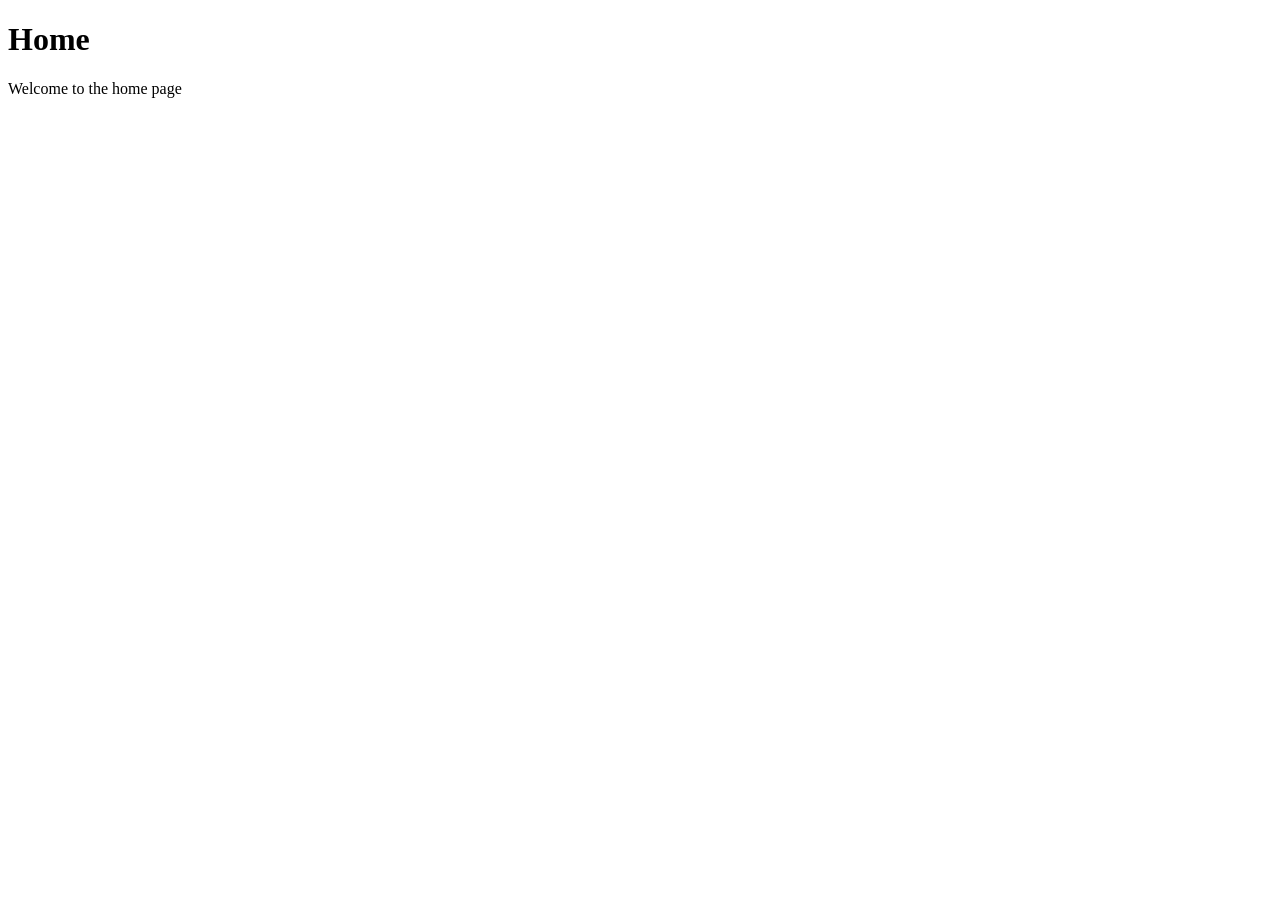
==== index.html/index.html @ 61141c12 "Ajout des premieres lignes HTML à la page d'accueil" ====
<!DOCTYPE html>
<html lang="en" dir="ltr">
  <head>
    <meta charset="utf-8" />
    <title>Oh My Food</title>
  </head>
  <body>
    <h1>Home</h1>
    <p>Welcome to the home page</p>
  </body>
</html>
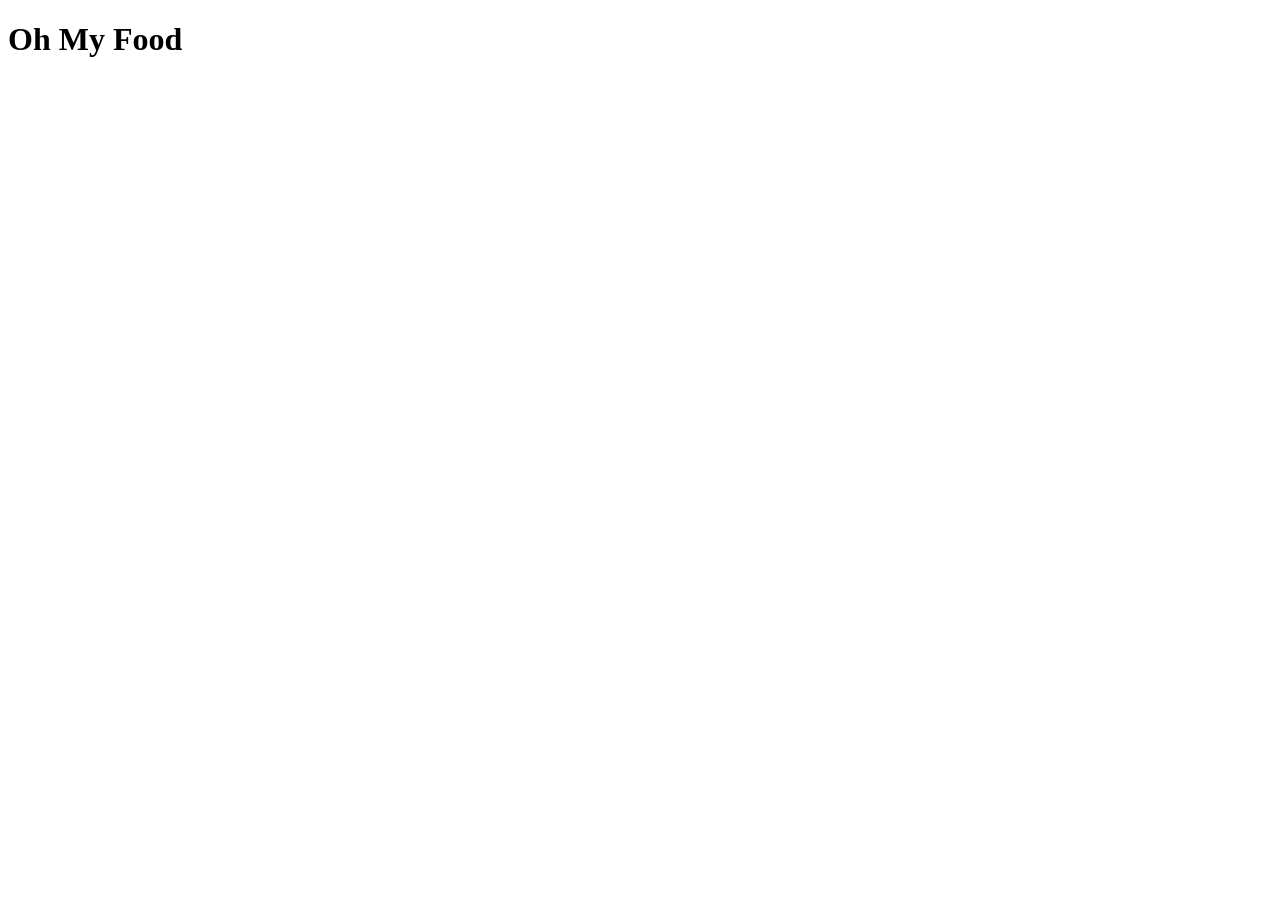
==== commit b77c0a26: "changement des premieres lignes HTML" ====
--- a/index.html/index.html
+++ b/index.html/index.html
@@ -1,11 +1,14 @@
 <!DOCTYPE html>
-<html lang="en" dir="ltr">
+<html lang="fr">
   <head>
-    <meta charset="utf-8" />
+    <meta charset="UTF-8" />
     <title>Oh My Food</title>
+    <meta name="description" content="Brève description de votre page" />
+    <meta name="viewport" content="width=device-width, initial-scale=1.0" />
   </head>
   <body>
-    <h1>Home</h1>
-    <p>Welcome to the home page</p>
+    <header>
+      <h1>Oh My Food</h1>
+    </header>
   </body>
 </html>
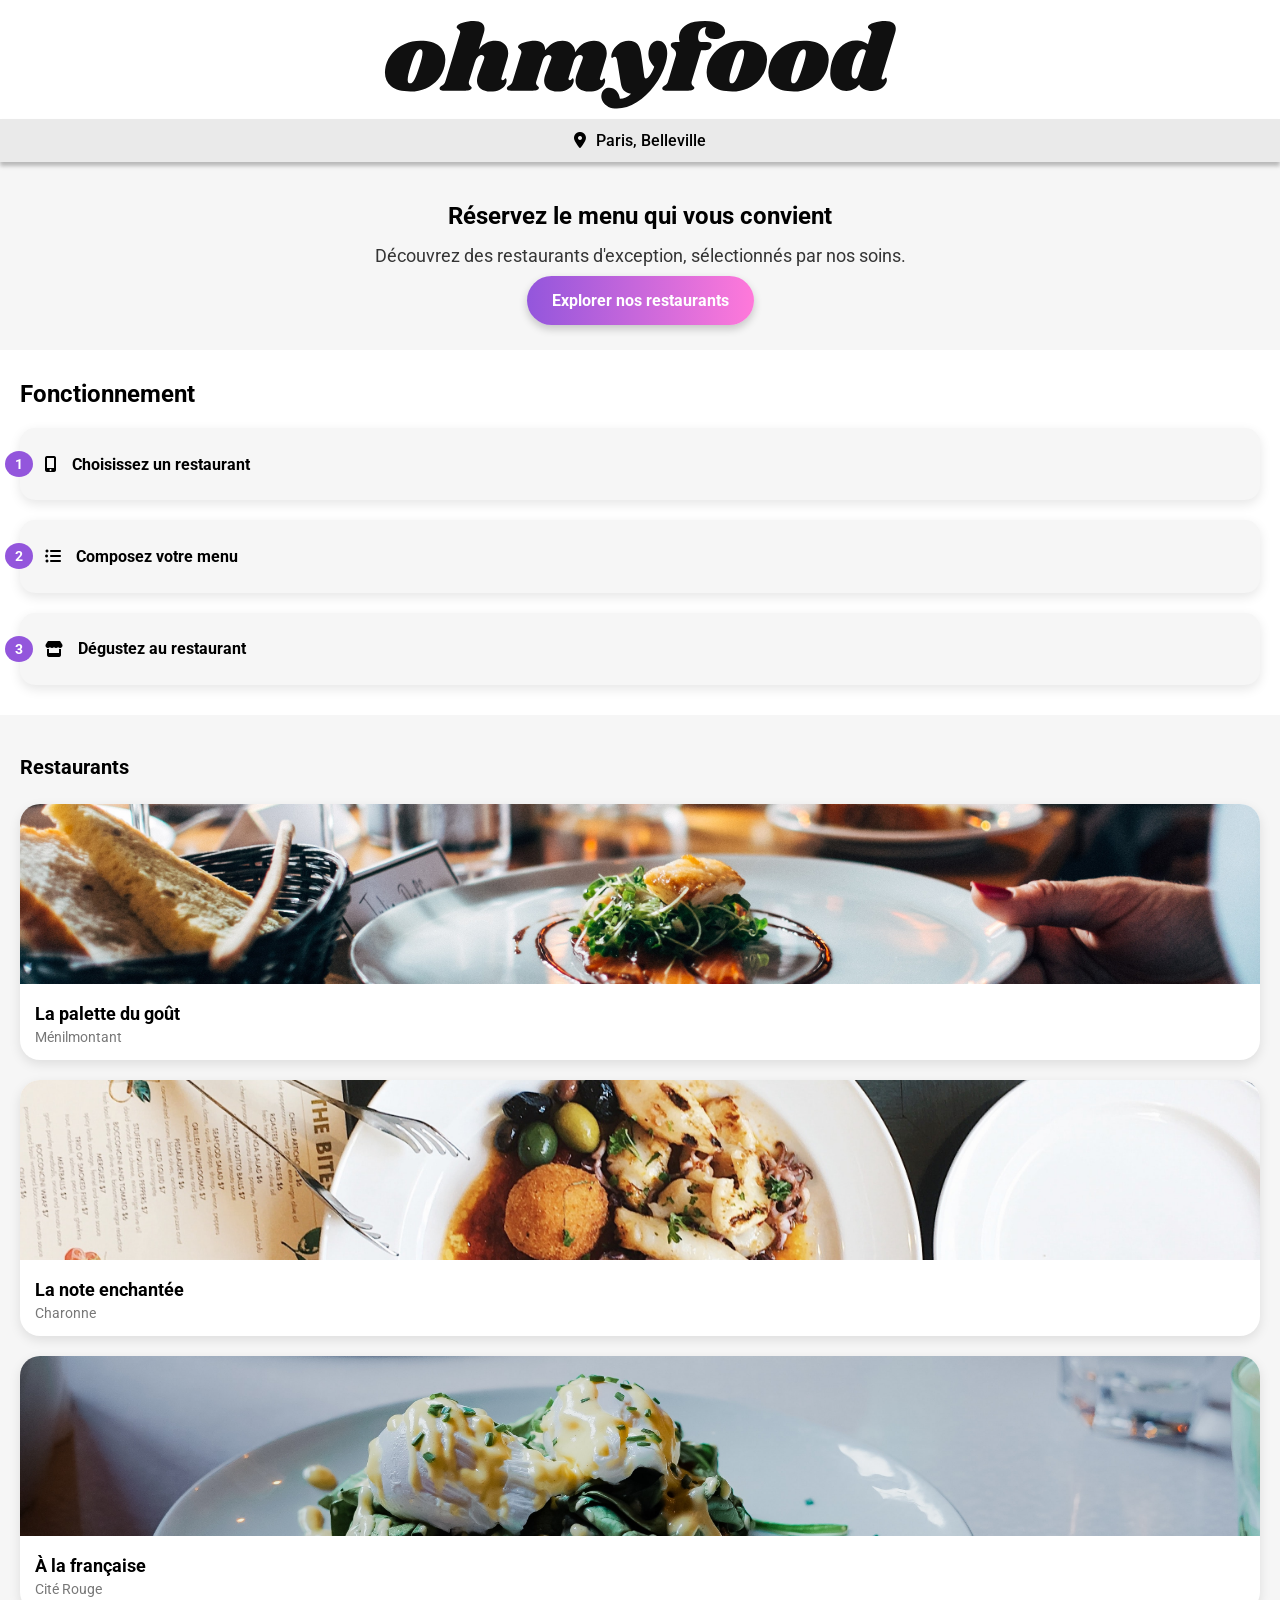
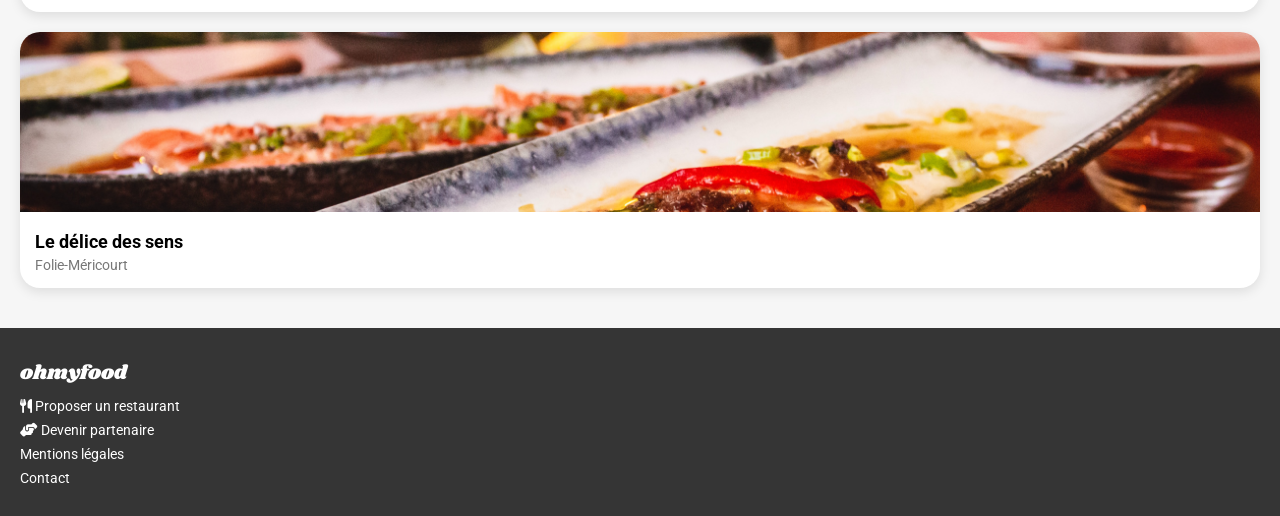
==== commit 7600086b: "Page accueil mobile sans animation et CSS BEM" ====
--- a/index.html/index.html
+++ b/index.html/index.html
@@ -2,13 +2,126 @@
 <html lang="fr">
   <head>
     <meta charset="UTF-8" />
-    <title>Oh My Food</title>
-    <meta name="description" content="Brève description de votre page" />
     <meta name="viewport" content="width=device-width, initial-scale=1.0" />
+    <title>Ohmyfood</title>
+    <link rel="stylesheet" href="../style.css" />
+    <link rel="preconnect" href="https://fonts.googleapis.com" />
+    <link rel="preconnect" href="https://fonts.gstatic.com" crossorigin />
+    <link
+      href="https://fonts.googleapis.com/css2?family=Roboto&family=Shrikhand&display=swap"
+      rel="stylesheet"
+    />
+    <link
+      rel="stylesheet"
+      href="https://cdnjs.cloudflare.com/ajax/libs/font-awesome/6.2.1/css/all.min.css"
+      integrity="sha512-MV7K8+y+gLIBoVD59lQIYicR65iaqukzvf/nwasF0nqhPay5w/9lJmVM2hMDcnK1OnMGCdVK+iQrJ7lzPJQd1w=="
+      crossorigin="anonymous"
+      referrerpolicy="no-referrer"
+    />
   </head>
   <body>
-    <header>
-      <h1>Oh My Food</h1>
+    <header class="header">
+      <img
+        src="/assets/Images et textes Ohmyfood/images/logo/ohmyfood@2x.svg"
+        alt="Logo Ohmyfood"
+        class="header__logo"
+      />
+      <div class="header__location">
+        <i class="fa-solid fa-location-dot"></i>
+        <span>Paris, Belleville</span>
+      </div>
     </header>
+
+    <main>
+      <section class="hero">
+        <h1 class="hero__title">Réservez le menu qui vous convient</h1>
+        <p class="hero__text">
+          Découvrez des restaurants d'exception, sélectionnés par nos soins.
+        </p>
+        <a href="#restaurants" class="hero__btn">Explorer nos restaurants</a>
+      </section>
+      <section class="steps">
+        <h2 class="steps__title">Fonctionnement</h2>
+        <ol class="steps__list">
+          <li class="steps__item">
+            <span class="steps__item-number">1</span>
+            <i class="fa-solid fa-mobile-screen-button"></i>
+            <p>Choisissez un restaurant</p>
+          </li>
+          <li class="steps__item">
+            <span class="steps__item-number">2</span>
+            <i class="fa-solid fa-list-ul"></i>
+            <p>Composez votre menu</p>
+          </li>
+          <li class="steps__item">
+            <span class="steps__item-number">3</span>
+            <i class="fa-solid fa-store"></i>
+            <p>Dégustez au restaurant</p>
+          </li>
+        </ol>
+      </section>
+      <section class="restaurants" id="restaurants">
+        <h2 class="restaurants__title">Restaurants</h2>
+        <div class="restaurants__list">
+          <a href="#" class="restaurant-card">
+            <img
+              src="/assets/Images et textes Ohmyfood/images/restaurants/jay-wennington-N_Y88TWmGwA-unsplash.jpg"
+              alt="Restaurant La palette du goût"
+              class="restaurant-card__img"
+            />
+            <div class="restaurant-card__content">
+              <h3 class="restaurant-card__title">La palette du goût</h3>
+              <p class="restaurant-card__subtitle">Ménilmontant</p>
+            </div>
+          </a>
+          <a href="#" class="restaurant-card">
+            <img
+              src="/assets/Images et textes Ohmyfood/images/restaurants/stil-u2Lp8tXIcjw-unsplash.jpg"
+              alt="Restaurant La note enchantée"
+              class="restaurant-card__img"
+            />
+            <div class="restaurant-card__content">
+              <h3 class="restaurant-card__title">La note enchantée</h3>
+              <p class="restaurant-card__subtitle">Charonne</p>
+            </div>
+          </a>
+          <a href="#" class="restaurant-card">
+            <img
+              src="/assets/Images et textes Ohmyfood/images/restaurants/toa-heftiba-DQKerTsQwi0-unsplash.jpg"
+              alt="Restaurant À la française"
+              class="restaurant-card__img"
+            />
+            <div class="restaurant-card__content">
+              <h3 class="restaurant-card__title">À la française</h3>
+              <p class="restaurant-card__subtitle">Cité Rouge</p>
+            </div>
+          </a>
+          <a href="#" class="restaurant-card">
+            <img
+              src="/assets/Images et textes Ohmyfood/images/restaurants/louis-hansel-shotsoflouis-qNBGVyOCY8Q-unsplash.jpg"
+              alt="Restaurant Le délice des sens"
+              class="restaurant-card__img"
+            />
+            <div class="restaurant-card__content">
+              <h3 class="restaurant-card__title">Le délice des sens</h3>
+              <p class="restaurant-card__subtitle">Folie-Méricourt</p>
+            </div>
+          </a>
+        </div>
+      </section>
+    </main>
+    <footer class="footer">
+      <p class="footer__logo">ohmyfood</p>
+      <div class="footer__links">
+        <a href="#"
+          ><i class="fa-solid fa-utensils"></i> Proposer un restaurant</a
+        >
+        <a href="#"
+          ><i class="fa-solid fa-handshake-angle"></i> Devenir partenaire</a
+        >
+        <a href="#">Mentions légales</a>
+        <a href="#">Contact</a>
+      </div>
+    </footer>
   </body>
 </html>
--- a/style.css
+++ b/style.css
@@ -0,0 +1,184 @@
+/* RESET */
+* {
+  margin: 0;
+  padding: 0;
+  box-sizing: border-box;
+  font-family: "Roboto", sans-serif;
+}
+
+body {
+  background-color: #ffffff;
+  color: #000000;
+}
+
+/* HEADER */
+.header {
+  display: flex;
+  flex-direction: column;
+  align-items: center;
+  padding: 20px 0px 0px 0px;
+}
+
+.header__logo {
+  width: 40%;
+}
+
+.header__location {
+  display: flex;
+  align-items: center;
+  justify-content: center;
+  background-color: #eaeaea;
+  width: 100%;
+  padding: 12px 0;
+  font-weight: 500;
+  box-shadow: 0px 4px 4px rgba(0, 0, 0, 0.25);
+  margin-top: 10px;
+}
+
+.header__location i {
+  margin-right: 10px;
+}
+
+/* HERO */
+.hero {
+  background-color: #f6f6f6;
+  text-align: center;
+  padding: 40px 20px;
+}
+
+.hero__title {
+  font-size: 1.5rem;
+  font-weight: bold;
+  margin-bottom: 15px;
+}
+
+.hero__text {
+  font-size: 1.12rem;
+  margin-bottom: 25px;
+  color: #353535;
+}
+
+.hero__btn {
+  padding: 15px 25px;
+  border: none;
+  border-radius: 30px;
+  background: linear-gradient(to right, #9356dc, #ff79da);
+  color: #fff;
+  font-weight: bold;
+  box-shadow: 0px 4px 8px rgba(0, 0, 0, 0.2);
+  text-decoration: none;
+}
+
+/* STEPS */
+.steps {
+  padding: 30px 20px;
+}
+
+.steps__title {
+  font-size: 1.5rem;
+  margin-bottom: 20px;
+}
+
+.steps__list {
+  list-style: none;
+  display: flex;
+  flex-direction: column;
+  gap: 20px;
+}
+
+.steps__item {
+  background-color: #f6f6f6;
+  padding: 15px 15px 15px 25px;
+  border-radius: 15px;
+  display: flex;
+  align-items: center;
+  gap: 15px;
+  position: relative;
+  font-weight: bold;
+  box-shadow: 0px 4px 12px rgba(0, 0, 0, 0.1);
+  height: 72.38px;
+}
+
+.steps__item-number {
+  background-color: #9356dc;
+  color: #fff;
+  border-radius: 50%;
+  padding: 5px 10px;
+  font-size: 14px;
+  position: absolute;
+  left: -15px;
+}
+
+/* RESTAURANTS */
+.restaurants {
+  background-color: #f6f6f6;
+  padding: 40px 20px;
+}
+
+.restaurants__title {
+  font-size: 20px;
+  margin-bottom: 25px;
+}
+
+.restaurants__list {
+  display: flex;
+  flex-direction: column;
+  gap: 20px;
+}
+
+.restaurant-card {
+  background-color: #fff;
+  border-radius: 20px;
+  overflow: hidden;
+  box-shadow: 0px 4px 12px rgba(0, 0, 0, 0.1);
+  text-decoration: none;
+  color: inherit;
+}
+
+.restaurant-card__img {
+  width: 100%;
+  height: 180px;
+  object-fit: cover;
+}
+
+.restaurant-card__content {
+  padding: 15px;
+}
+
+.restaurant-card__title {
+  font-size: 18px;
+  font-weight: bold;
+  margin-bottom: 5px;
+}
+
+.restaurant-card__subtitle {
+  font-size: 14px;
+  color: #777;
+}
+
+/* FOOTER */
+.footer {
+  background-color: #353535;
+  color: #fff;
+  padding: 30px 20px;
+  display: flex;
+  flex-direction: column;
+  gap: 10px;
+}
+
+.footer__logo {
+  font-family: "Shrikhand", cursive;
+  font-size: 20px;
+}
+
+.footer__links {
+  display: flex;
+  flex-direction: column;
+  gap: 8px;
+}
+
+.footer__links a {
+  color: #fff;
+  text-decoration: none;
+  font-size: 14px;
+}
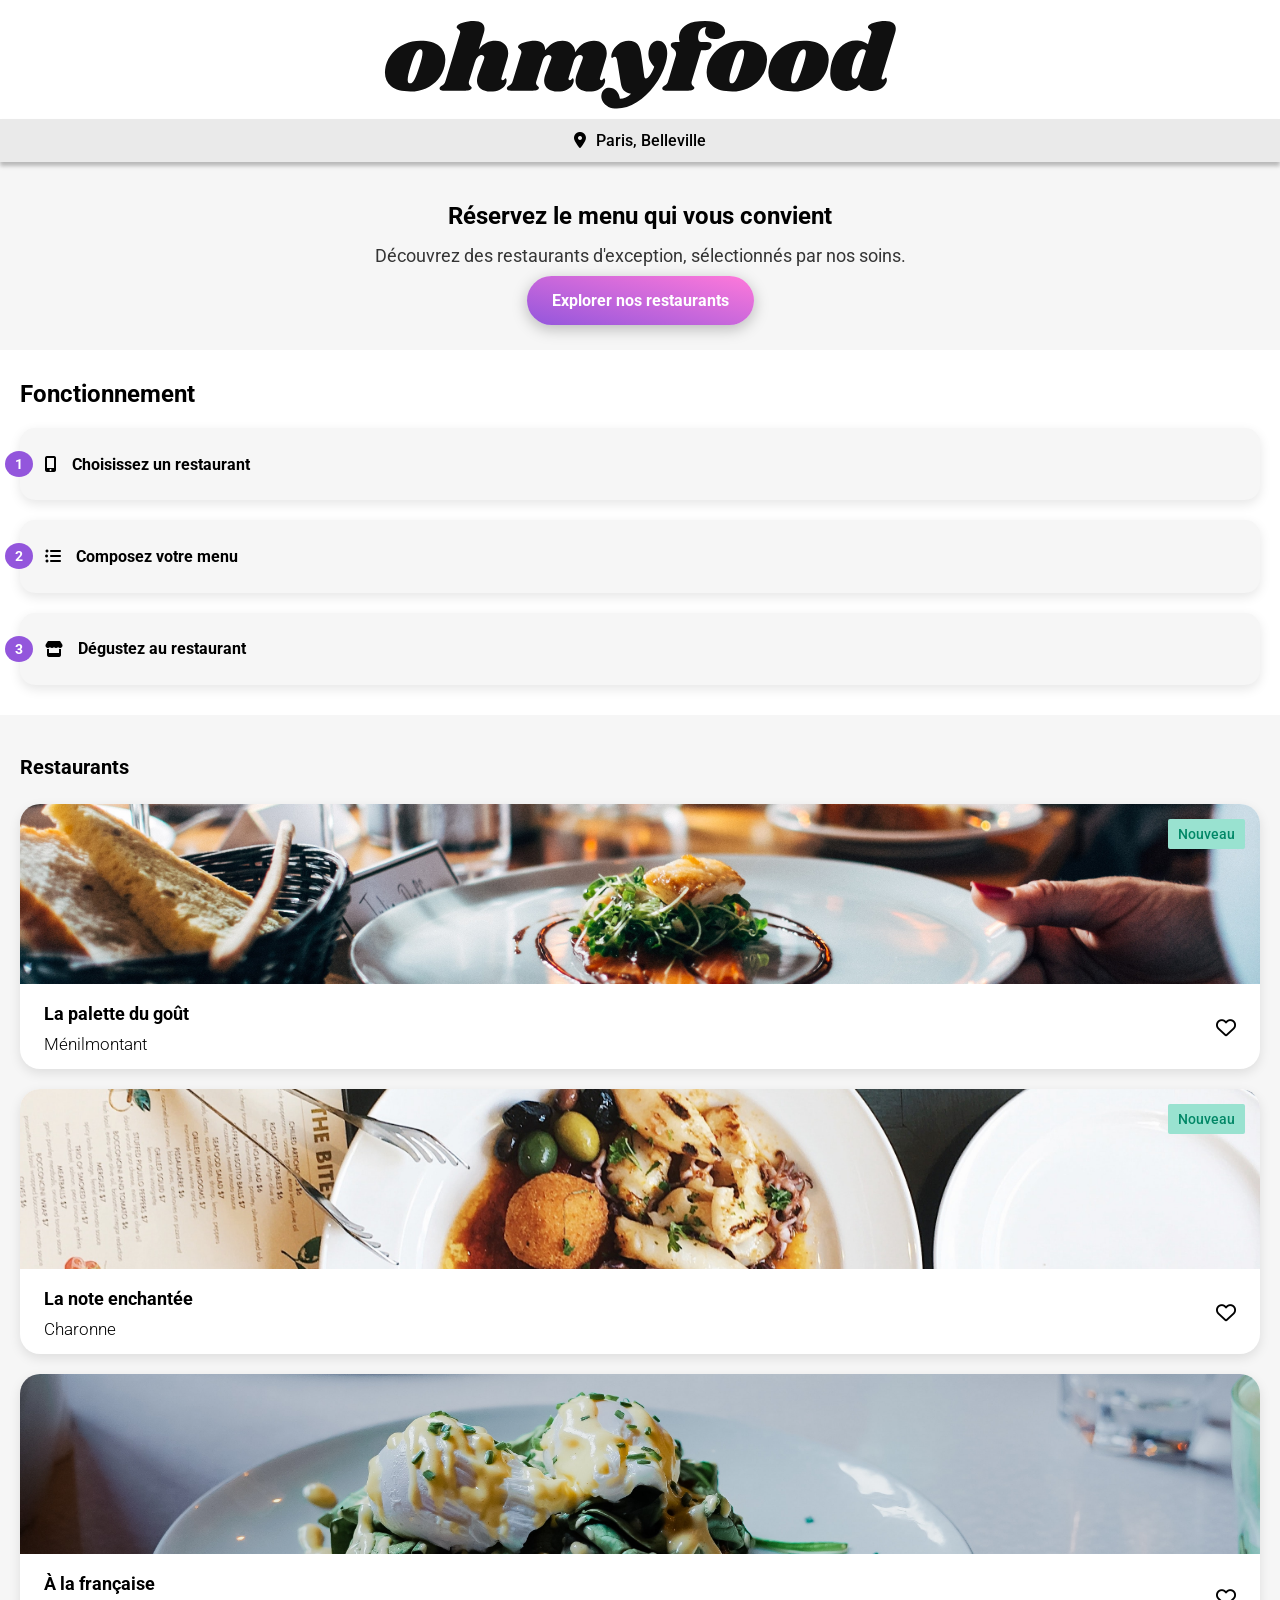
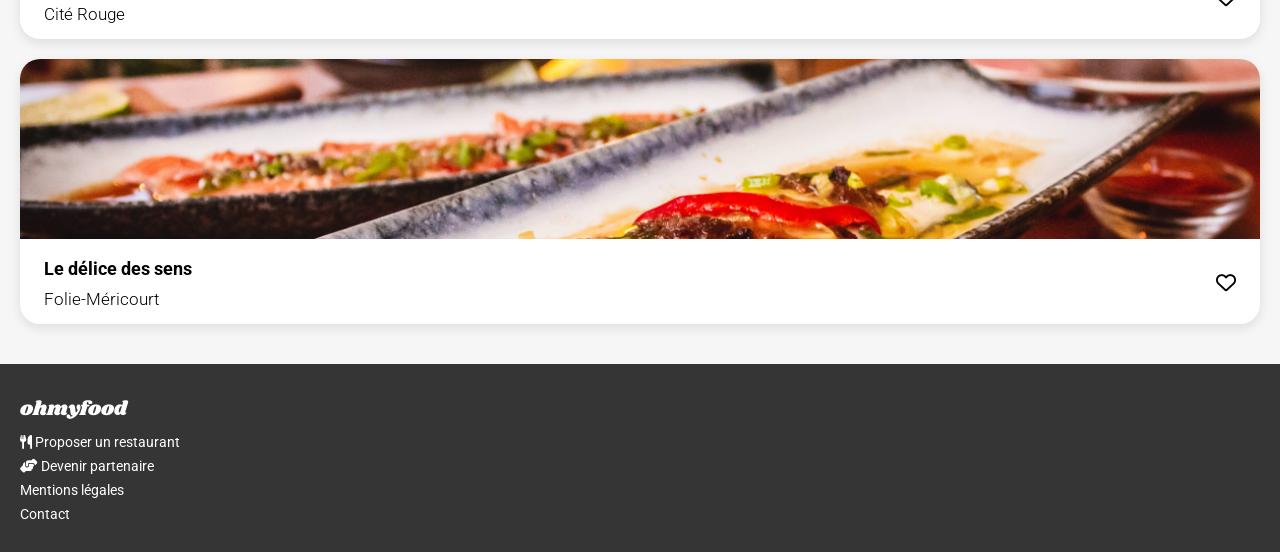
==== commit 7af51344: "Ajout des animations + corrections du cœur like" ====
--- a/index.html/index.html
+++ b/index.html/index.html
@@ -64,47 +64,93 @@
         <h2 class="restaurants__title">Restaurants</h2>
         <div class="restaurants__list">
           <a href="#" class="restaurant-card">
-            <img
-              src="/assets/Images et textes Ohmyfood/images/restaurants/jay-wennington-N_Y88TWmGwA-unsplash.jpg"
-              alt="Restaurant La palette du goût"
-              class="restaurant-card__img"
-            />
+            <div class="restaurant-card__image-wrapper">
+              <img
+                src="/assets/Images et textes Ohmyfood/images/restaurants/jay-wennington-N_Y88TWmGwA-unsplash.jpg"
+                alt="Restaurant La palette du goût"
+                class="restaurant-card__img"
+              />
+              <span class="restaurant-card__badge">Nouveau</span>
+            </div>
             <div class="restaurant-card__content">
-              <h3 class="restaurant-card__title">La palette du goût</h3>
-              <p class="restaurant-card__subtitle">Ménilmontant</p>
+              <div class="restaurant-card__text">
+                <h3 class="restaurant-card__title">La palette du goût</h3>
+                <p class="restaurant-card__subtitle">Ménilmontant</p>
+              </div>
+              <div class="restaurant-card__like">
+                <input type="checkbox" id="like1" class="heart-checkbox" />
+                <label for="like1" class="heart-label">
+                  <i class="fa-regular fa-heart"></i>
+                  <i class="fa-solid fa-heart"></i>
+                </label>
+              </div>
             </div>
           </a>
           <a href="#" class="restaurant-card">
-            <img
-              src="/assets/Images et textes Ohmyfood/images/restaurants/stil-u2Lp8tXIcjw-unsplash.jpg"
-              alt="Restaurant La note enchantée"
-              class="restaurant-card__img"
-            />
+            <div class="restaurant-card__image-wrapper">
+              <img
+                src="/assets/Images et textes Ohmyfood/images/restaurants/stil-u2Lp8tXIcjw-unsplash.jpg"
+                alt="Restaurant La note enchantée"
+                class="restaurant-card__img"
+              />
+              <span class="restaurant-card__badge">Nouveau</span>
+            </div>
             <div class="restaurant-card__content">
-              <h3 class="restaurant-card__title">La note enchantée</h3>
-              <p class="restaurant-card__subtitle">Charonne</p>
+              <div class="restaurant-card__text">
+                <h3 class="restaurant-card__title">La note enchantée</h3>
+                <p class="restaurant-card__subtitle">Charonne</p>
+              </div>
+              <div class="restaurant-card__like">
+                <input type="checkbox" id="like2" class="heart-checkbox" />
+                <label for="like2" class="heart-label">
+                  <i class="fa-regular fa-heart"></i>
+                  <i class="fa-solid fa-heart"></i>
+                </label>
+              </div>
             </div>
           </a>
           <a href="#" class="restaurant-card">
-            <img
-              src="/assets/Images et textes Ohmyfood/images/restaurants/toa-heftiba-DQKerTsQwi0-unsplash.jpg"
-              alt="Restaurant À la française"
-              class="restaurant-card__img"
-            />
+            <div class="restaurant-card__image-wrapper">
+              <img
+                src="/assets/Images et textes Ohmyfood/images/restaurants/toa-heftiba-DQKerTsQwi0-unsplash.jpg"
+                alt="Restaurant À la française"
+                class="restaurant-card__img"
+              />
+            </div>
             <div class="restaurant-card__content">
-              <h3 class="restaurant-card__title">À la française</h3>
-              <p class="restaurant-card__subtitle">Cité Rouge</p>
+              <div class="restaurant-card__text">
+                <h3 class="restaurant-card__title">À la française</h3>
+                <p class="restaurant-card__subtitle">Cité Rouge</p>
+              </div>
+              <div class="restaurant-card__like">
+                <input type="checkbox" id="like3" class="heart-checkbox" />
+                <label for="like3" class="heart-label">
+                  <i class="fa-regular fa-heart"></i>
+                  <i class="fa-solid fa-heart"></i>
+                </label>
+              </div>
             </div>
           </a>
           <a href="#" class="restaurant-card">
-            <img
-              src="/assets/Images et textes Ohmyfood/images/restaurants/louis-hansel-shotsoflouis-qNBGVyOCY8Q-unsplash.jpg"
-              alt="Restaurant Le délice des sens"
-              class="restaurant-card__img"
-            />
+            <div class="restaurant-card__image-wrapper">
+              <img
+                src="/assets/Images et textes Ohmyfood/images/restaurants/louis-hansel-shotsoflouis-qNBGVyOCY8Q-unsplash.jpg"
+                alt="Restaurant Le délice des sens"
+                class="restaurant-card__img"
+              />
+            </div>
             <div class="restaurant-card__content">
-              <h3 class="restaurant-card__title">Le délice des sens</h3>
-              <p class="restaurant-card__subtitle">Folie-Méricourt</p>
+              <div class="restaurant-card__text">
+                <h3 class="restaurant-card__title">Le délice des sens</h3>
+                <p class="restaurant-card__subtitle">Folie-Méricourt</p>
+              </div>
+              <div class="restaurant-card__like">
+                <input type="checkbox" id="like4" class="heart-checkbox" />
+                <label for="like4" class="heart-label">
+                  <i class="fa-regular fa-heart"></i>
+                  <i class="fa-solid fa-heart"></i>
+                </label>
+              </div>
             </div>
           </a>
         </div>
--- a/style.css
+++ b/style.css
@@ -62,11 +62,16 @@
   padding: 15px 25px;
   border: none;
   border-radius: 30px;
-  background: linear-gradient(to right, #9356dc, #ff79da);
+  background: linear-gradient(193.33deg, #ff79da 0%, #9356dc 100%);
   color: #fff;
   font-weight: bold;
-  box-shadow: 0px 4px 8px rgba(0, 0, 0, 0.2);
+  box-shadow: 0px 4px 15px rgba(0, 0, 0, 0.25);
   text-decoration: none;
+  transition: transform 0.3s ease, box-shadow 0.3s ease;
+}
+.hero__btn:hover {
+  transform: scale(1.03);
+  box-shadow: 0 6px 16px rgba(0, 0, 0, 0.25);
 }
 
 /* STEPS */
@@ -127,6 +132,7 @@
 }
 
 .restaurant-card {
+  position: relative;
   background-color: #fff;
   border-radius: 20px;
   overflow: hidden;
@@ -142,18 +148,94 @@
 }
 
 .restaurant-card__content {
-  padding: 15px;
+  padding: 15px 24px;
+  display: flex;
+  justify-content: space-between;
+  align-items: center;
+  position: relative;
 }
 
 .restaurant-card__title {
   font-size: 18px;
-  font-weight: bold;
+  font-weight: 700;
+  color: #000000;
   margin-bottom: 5px;
 }
+.restaurant-card__text {
+  display: flex;
+  flex-direction: column;
+  gap: 5px;
+}
 
 .restaurant-card__subtitle {
+  font-size: 17px;
+  font-weight: 300;
+  color: #000000;
+}
+.restaurant-card__image-wrapper {
+  position: relative;
+}
+.restaurant-card__badge {
+  position: absolute;
+  top: 15px;
+  right: 15px;
+  background-color: #99e2d0;
+  color: #008766;
   font-size: 14px;
-  color: #777;
+  font-weight: 500;
+  padding: 7px 10px;
+  border-radius: 2px;
+}
+.restaurant-card__like {
+  display: flex;
+  align-items: center;
+  justify-content: center;
+  margin-left: 12px;
+}
+
+.heart-checkbox {
+  display: none;
+}
+
+.heart-label {
+  position: relative;
+  cursor: pointer;
+  font-size: 20px;
+  font-weight: 300;
+  width: 20px;
+  height: 20px;
+  display: inline-block;
+}
+
+.heart-label .fa-heart {
+  position: absolute;
+  top: 0;
+  left: 0;
+  transition: opacity 0.3s ease, transform 0.3s ease;
+}
+
+.heart-label .fa-regular {
+  opacity: 1;
+  color: #000;
+  z-index: 2;
+}
+
+.heart-label .fa-solid {
+  opacity: 0;
+  background: linear-gradient(to top, #9356dc, #ff79da);
+  -webkit-background-clip: text;
+  -webkit-text-fill-color: transparent;
+  transform: scale(0.9);
+  z-index: 1;
+}
+
+.heart-checkbox:checked + .heart-label .fa-regular {
+  opacity: 0;
+}
+
+.heart-checkbox:checked + .heart-label .fa-solid {
+  opacity: 1;
+  transform: scale(1.1);
 }
 
 /* FOOTER */
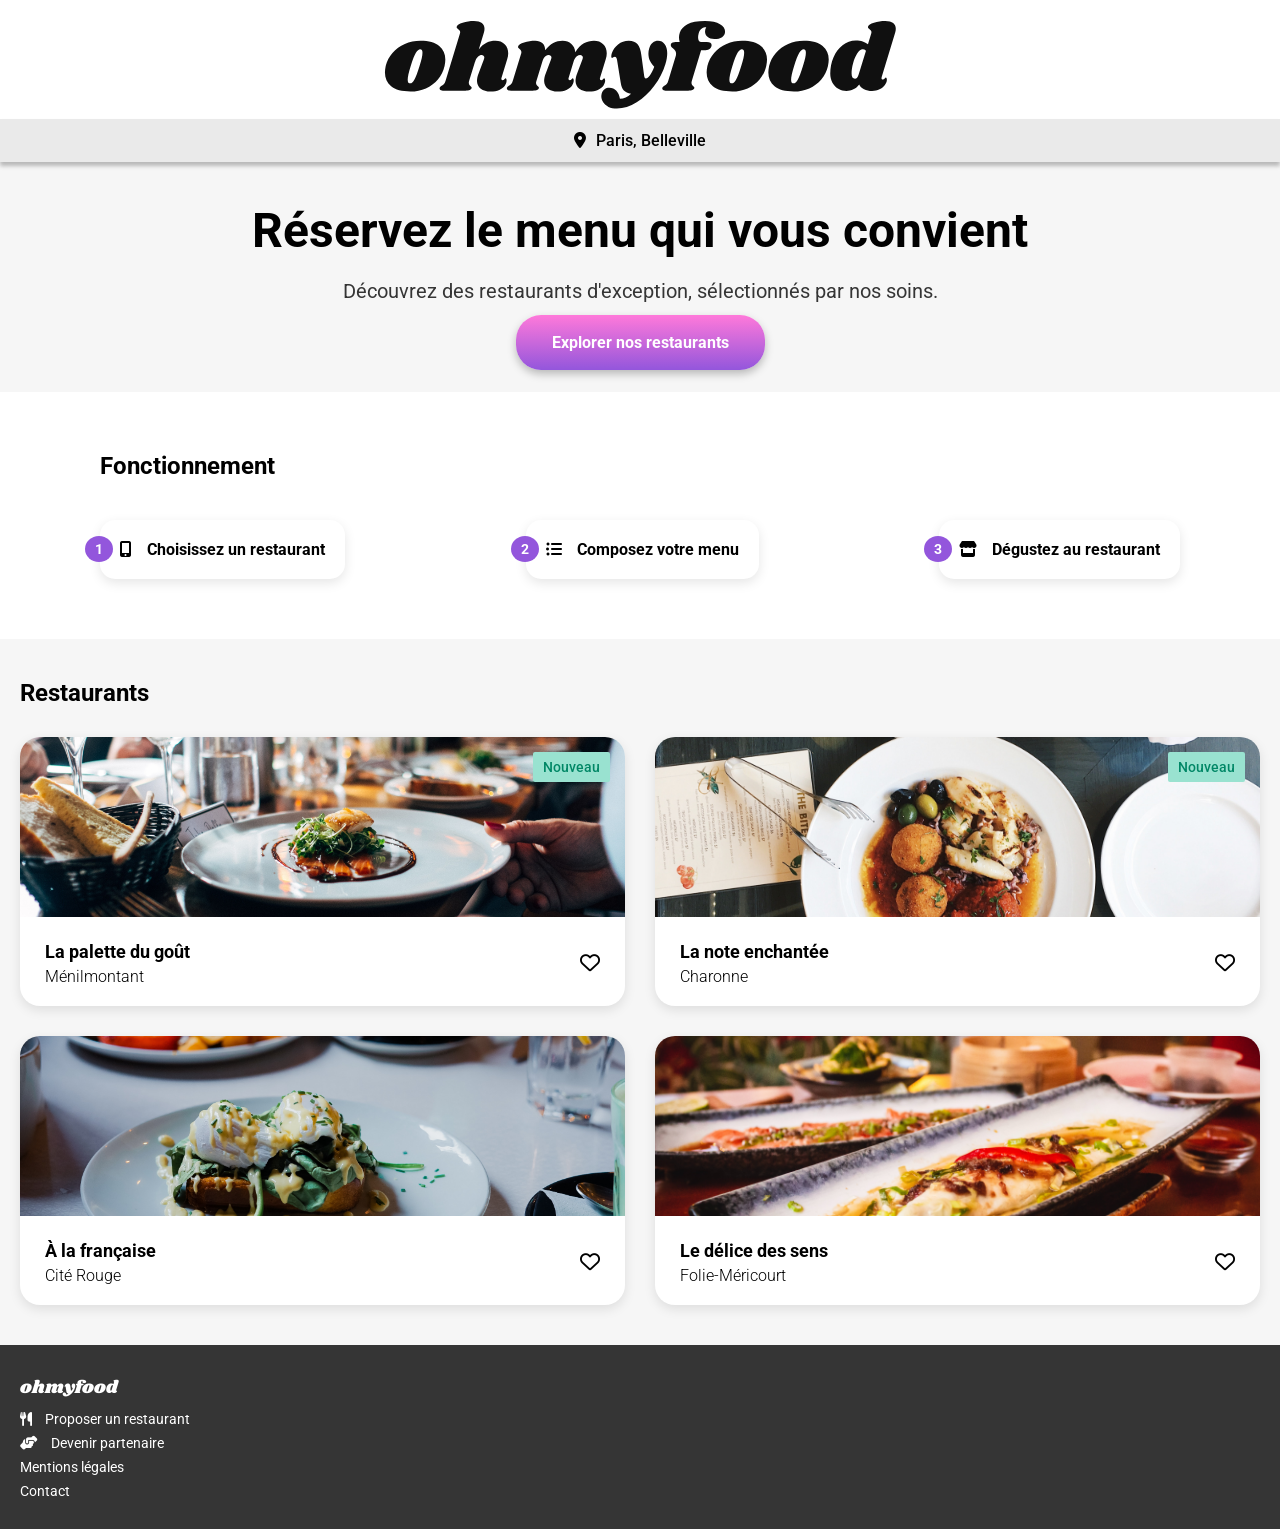
==== commit de9e7845: "Update sauvegarde du projet Ohmyfood" ====
--- a/index.html/index.html
+++ b/index.html/index.html
@@ -20,6 +20,10 @@
     />
   </head>
   <body>
+    <div class="loader">
+      <div class="loader__circle"></div>
+      <div class="loader__text">Ohmyfood</div>
+    </div>
     <header class="header">
       <img
         src="/assets/Images et textes Ohmyfood/images/logo/ohmyfood@2x.svg"
@@ -63,7 +67,7 @@
       <section class="restaurants" id="restaurants">
         <h2 class="restaurants__title">Restaurants</h2>
         <div class="restaurants__list">
-          <a href="#" class="restaurant-card">
+          <a href="palette.html" class="restaurant-card">
             <div class="restaurant-card__image-wrapper">
               <img
                 src="/assets/Images et textes Ohmyfood/images/restaurants/jay-wennington-N_Y88TWmGwA-unsplash.jpg"
@@ -109,7 +113,7 @@
               </div>
             </div>
           </a>
-          <a href="#" class="restaurant-card">
+          <a href="alafrancaise.html" class="restaurant-card">
             <div class="restaurant-card__image-wrapper">
               <img
                 src="/assets/Images et textes Ohmyfood/images/restaurants/toa-heftiba-DQKerTsQwi0-unsplash.jpg"
--- a/style.css
+++ b/style.css
@@ -10,17 +10,65 @@
   background-color: #ffffff;
   color: #000000;
 }
+/* === LOADER === */
+.loader {
+  position: fixed;
+  top: 0;
+  left: 0;
+  width: 100%;
+  height: 100%;
+  background-color: white;
+  z-index: 1000;
+  display: flex;
+  flex-direction: column;
+  justify-content: center;
+  align-items: center;
+  animation: fadeOut 2s ease 3s forwards;
+}
+
+.loader__circle {
+  width: 50px;
+  height: 50px;
+  border: 5px solid #9356dc;
+  border-top-color: transparent;
+  border-radius: 50%;
+  animation: spin 1s linear infinite;
+  margin-bottom: 20px;
+}
+
+.loader__text {
+  font-family: "Shrikhand", cursive;
+  font-size: 24px;
+  color: #9356dc;
+}
+
+@keyframes spin {
+  0% {
+    transform: rotate(0deg);
+  }
+  100% {
+    transform: rotate(360deg);
+  }
+}
+
+@keyframes fadeOut {
+  to {
+    opacity: 0;
+    visibility: hidden;
+  }
+}
 
 /* HEADER */
 .header {
   display: flex;
   flex-direction: column;
   align-items: center;
-  padding: 20px 0px 0px 0px;
+  padding: 20px 0 0 0;
 }
 
 .header__logo {
   width: 40%;
+  font-family: "Shrikhand", cursive;
 }
 
 .header__location {
@@ -59,16 +107,17 @@
 }
 
 .hero__btn {
-  padding: 15px 25px;
+  padding: 18px 36px;
   border: none;
-  border-radius: 30px;
-  background: linear-gradient(193.33deg, #ff79da 0%, #9356dc 100%);
+  border-radius: 25px;
+  background: linear-gradient(180deg, #ff79da 0%, #9356dc 100%);
   color: #fff;
   font-weight: bold;
-  box-shadow: 0px 4px 15px rgba(0, 0, 0, 0.25);
+  box-shadow: 0px 4px 8px rgba(0, 0, 0, 0.25);
   text-decoration: none;
   transition: transform 0.3s ease, box-shadow 0.3s ease;
 }
+
 .hero__btn:hover {
   transform: scale(1.03);
   box-shadow: 0 6px 16px rgba(0, 0, 0, 0.25);
@@ -92,8 +141,8 @@
 }
 
 .steps__item {
-  background-color: #f6f6f6;
-  padding: 15px 15px 15px 25px;
+  background-color: white;
+  padding: 20px;
   border-radius: 15px;
   display: flex;
   align-items: center;
@@ -101,7 +150,6 @@
   position: relative;
   font-weight: bold;
   box-shadow: 0px 4px 12px rgba(0, 0, 0, 0.1);
-  height: 72.38px;
 }
 
 .steps__item-number {
@@ -118,6 +166,12 @@
 .restaurants {
   background-color: #f6f6f6;
   padding: 40px 20px;
+  width: 100vw;
+  position: relative;
+  left: 50%;
+  right: 50%;
+  margin-left: -50vw;
+  margin-right: -50vw;
 }
 
 .restaurants__title {
@@ -147,34 +201,10 @@
   object-fit: cover;
 }
 
-.restaurant-card__content {
-  padding: 15px 24px;
-  display: flex;
-  justify-content: space-between;
-  align-items: center;
-  position: relative;
-}
-
-.restaurant-card__title {
-  font-size: 18px;
-  font-weight: 700;
-  color: #000000;
-  margin-bottom: 5px;
-}
-.restaurant-card__text {
-  display: flex;
-  flex-direction: column;
-  gap: 5px;
-}
-
-.restaurant-card__subtitle {
-  font-size: 17px;
-  font-weight: 300;
-  color: #000000;
-}
 .restaurant-card__image-wrapper {
   position: relative;
 }
+
 .restaurant-card__badge {
   position: absolute;
   top: 15px;
@@ -186,6 +216,33 @@
   padding: 7px 10px;
   border-radius: 2px;
 }
+
+.restaurant-card__content {
+  padding: 15px 24px;
+  display: flex;
+  justify-content: space-between;
+  align-items: center;
+  position: relative;
+}
+
+.restaurant-card__text {
+  display: flex;
+  flex-direction: column;
+  gap: 5px;
+}
+
+.restaurant-card__title {
+  font-size: 18px;
+  font-weight: 700;
+  color: #000000;
+}
+
+.restaurant-card__subtitle {
+  font-size: 17px;
+  font-weight: 300;
+  color: #000000;
+}
+
 .restaurant-card__like {
   display: flex;
   align-items: center;
@@ -201,7 +258,6 @@
   position: relative;
   cursor: pointer;
   font-size: 20px;
-  font-weight: 300;
   width: 20px;
   height: 20px;
   display: inline-block;
@@ -250,7 +306,7 @@
 
 .footer__logo {
   font-family: "Shrikhand", cursive;
-  font-size: 20px;
+  font-size: 18px;
 }
 
 .footer__links {
@@ -264,3 +320,66 @@
   text-decoration: none;
   font-size: 14px;
 }
+
+.footer__links a i {
+  margin-right: 10px;
+}
+
+/* === VERSION DESKTOP === */
+@media (min-width: 1024px) {
+  .hero__title {
+    font-size: 48px;
+    font-weight: 700;
+    text-align: center;
+    margin-bottom: 20px;
+  }
+
+  .hero__text {
+    font-size: 20px;
+    margin-bottom: 30px;
+  }
+
+  .steps {
+    max-width: 1080px;
+    margin: 0 auto;
+    padding: 60px 0;
+  }
+
+  .steps__title {
+    font-size: 24px;
+    text-align: left;
+    margin-bottom: 40px;
+  }
+
+  .steps__list {
+    flex-direction: row;
+    justify-content: space-between;
+    gap: 30px;
+  }
+
+  .restaurants__title {
+    font-size: 24px;
+    text-align: left;
+    margin-bottom: 30px;
+  }
+
+  .restaurants__list {
+    display: grid;
+    grid-template-columns: repeat(2, 1fr);
+    gap: 30px;
+  }
+
+  .restaurant-card__content {
+    padding: 20px 25px;
+  }
+
+  .restaurant-card__title {
+    font-size: 18px;
+    font-weight: 700;
+  }
+
+  .restaurant-card__subtitle {
+    font-size: 16px;
+    font-weight: 300;
+  }
+}
